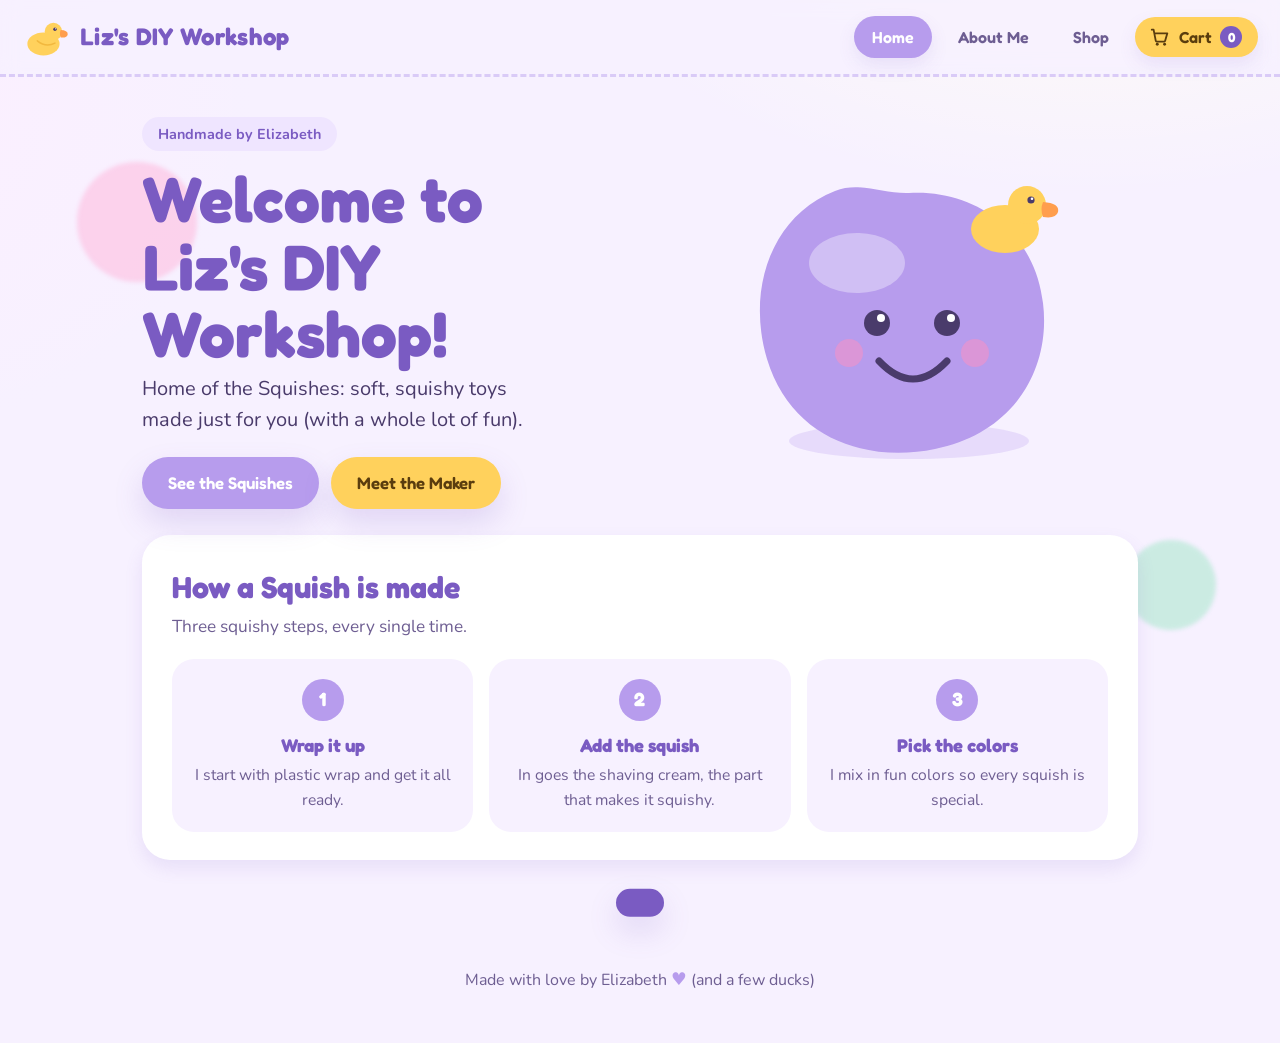
==== index.html @ 639af95b "Initial commit: Multi-page website for Liz's DIY Workshop - Created home, about, and shop pages with" ====
<!DOCTYPE html>
<html lang="en">
<head>
  <meta charset="utf-8">
  <meta name="viewport" content="width=device-width, initial-scale=1">
  <title>Liz's DIY Workshop - Home</title>
  <meta name="description" content="Welcome to Liz's DIY Workshop - Home of handmade squishy toys!">

  <!-- Google Fonts -->
  <link rel="preconnect" href="https://fonts.googleapis.com">
  <link rel="preconnect" href="https://fonts.gstatic.com" crossorigin>
  <link href="https://fonts.googleapis.com/css2?family=Fredoka:wght@400;500;600;700&family=Nunito:wght@400;600;700;800&display=swap" rel="stylesheet">

  <!-- Stylesheet -->
  <link rel="stylesheet" href="css/styles.css">
</head>
<body>
  <!-- Floating background decorations -->
  <div class="sky-dot a"></div>
  <div class="sky-dot b"></div>
  <div class="sky-dot c"></div>

  <!-- Navigation -->
  <header class="topbar">
    <a href="index.html" class="brand" aria-label="Go to home">
      <svg viewBox="0 0 120 120" aria-hidden="true">
        <ellipse cx="56" cy="78" rx="42" ry="30" fill="#FFD15C"/>
        <circle cx="82" cy="46" r="23" fill="#FFD15C"/>
        <path d="M101 42 q20 1 18 12 q-2 9 -18 7 q-4 -10 0 -19 z" fill="#FF9E4D"/>
        <circle cx="86" cy="40" r="4.5" fill="#4A3B6B"/>
        <circle cx="87.5" cy="38.5" r="1.6" fill="#fff"/>
        <path d="M40 70 q22 18 46 6" fill="none" stroke="#F2B83E" stroke-width="4" stroke-linecap="round"/>
      </svg>
      <span class="brand-name">Liz's DIY Workshop</span>
    </a>

    <div class="nav-wrap">
      <nav class="nav">
        <a href="index.html" class="nav-link current">Home</a>
        <a href="about.html" class="nav-link">About Me</a>
        <a href="shop.html" class="nav-link">Shop</a>
      </nav>
      <button class="cart-btn" onclick="openCart()" aria-label="Open your cart">
        <svg viewBox="0 0 24 24" fill="none" aria-hidden="true">
          <path d="M3 4h2l2.4 12.2a1 1 0 0 0 1 .8h8.2a1 1 0 0 0 1-.8L20 8H6.2" stroke="#5a3d0e" stroke-width="2" stroke-linecap="round" stroke-linejoin="round"/>
          <circle cx="9" cy="20" r="1.6" fill="#5a3d0e"/>
          <circle cx="17" cy="20" r="1.6" fill="#5a3d0e"/>
        </svg>
        <span>Cart</span>
        <span class="cart-count" id="cart-count">0</span>
      </button>
    </div>
  </header>

  <main>
    <!-- Hero Section -->
    <section class="hero" aria-label="Welcome">
      <div class="hero-words">
        <span class="hero-eyebrow">Handmade by Elizabeth</span>
        <h1>Welcome to <span class="wiggle">Liz's DIY Workshop!</span></h1>
        <p class="lead">Home of the Squishes: soft, squishy toys made just for you (with a whole lot of fun).</p>
        <div class="hero-buttons">
          <a href="shop.html" class="btn btn-main">See the Squishes</a>
          <a href="about.html" class="btn btn-sun">Meet the Maker</a>
        </div>
      </div>
      <div class="hero-art">
        <svg class="float" viewBox="0 0 360 320" aria-hidden="true">
          <ellipse cx="170" cy="288" rx="120" ry="18" fill="#B79CED" opacity="0.25"/>
          <path d="M170 40 C235 36 296 78 304 150 C312 215 276 280 196 296 C128 310 52 286 28 206 C8 140 30 64 96 38 C120 28 144 41 170 40 Z" fill="#B79CED"/>
          <ellipse cx="118" cy="110" rx="48" ry="30" fill="#fff" opacity="0.35"/>
          <circle cx="138" cy="170" r="13" fill="#4A3B6B"/>
          <circle cx="208" cy="170" r="13" fill="#4A3B6B"/>
          <circle cx="142" cy="165" r="4" fill="#fff"/>
          <circle cx="212" cy="165" r="4" fill="#fff"/>
          <circle cx="110" cy="200" r="14" fill="#FF8FC2" opacity="0.5"/>
          <circle cx="236" cy="200" r="14" fill="#FF8FC2" opacity="0.5"/>
          <path d="M140 208 Q174 244 208 208" fill="none" stroke="#4A3B6B" stroke-width="7" stroke-linecap="round"/>
          <g transform="translate(232 18)">
            <ellipse cx="34" cy="58" rx="34" ry="24" fill="#FFD15C"/>
            <circle cx="56" cy="34" r="19" fill="#FFD15C"/>
            <path d="M72 31 q17 1 15 10 q-2 7 -15 5 q-3 -8 0 -15 z" fill="#FF9E4D"/>
            <circle cx="60" cy="29" r="3.6" fill="#4A3B6B"/>
            <circle cx="61" cy="27.8" r="1.3" fill="#fff"/>
          </g>
        </svg>
      </div>
    </section>

    <!-- How It's Made -->
    <div class="panel">
      <h2 class="section-title">How a Squish is made</h2>
      <p class="section-sub">Three squishy steps, every single time.</p>
      <div class="steps">
        <div class="step">
          <div class="num">1</div>
          <h3>Wrap it up</h3>
          <p>I start with plastic wrap and get it all ready.</p>
        </div>
        <div class="step">
          <div class="num">2</div>
          <h3>Add the squish</h3>
          <p>In goes the shaving cream, the part that makes it squishy.</p>
        </div>
        <div class="step">
          <div class="num">3</div>
          <h3>Pick the colors</h3>
          <p>I mix in fun colors so every squish is special.</p>
        </div>
      </div>
    </div>
  </main>

  <footer>
    Made with love by Elizabeth <span class="heart">&#9829;</span> (and a few ducks)
  </footer>

  <!-- Cart Modal -->
  <div class="overlay" id="overlay" onclick="overlayClick(event)">
    <div class="modal" id="modal" role="dialog" aria-modal="true" aria-label="Your cart">
      <div class="modal-head">
        <h2 id="modal-title">Your Cart</h2>
        <button class="close-x" onclick="closeCart()" aria-label="Close cart">&times;</button>
      </div>
      <div id="modal-body"></div>
    </div>
  </div>

  <!-- Toast Notification -->
  <div class="toast" id="toast" role="status" aria-live="polite"></div>

  <!-- JavaScript -->
  <script src="js/script.js"></script>
</body>
</html>
---- css/styles.css ----
:root {
  --bg: #F7F1FF;
  --bg-2: #EFE5FF;
  --card: #FFFFFF;
  --purple: #B79CED;
  --purple-deep: #7A5BC2;
  --ink: #4A3B6B;
  --ink-soft: #6E5E92;
  --duck: #FFD15C;
  --duck-beak: #FF9E4D;
  --pink: #FFB3D9;
  --mint: #9FE6C6;
  --shadow: 0 14px 30px rgba(122, 91, 194, 0.18);
  --shadow-soft: 0 8px 18px rgba(122, 91, 194, 0.12);
  --line: #E7DBFB;
}

* {
  box-sizing: border-box;
}

html, body {
  margin: 0;
  padding: 0;
}

body {
  font-family: "Nunito", "Trebuchet MS", system-ui, sans-serif;
  color: var(--ink);
  background:
    radial-gradient(900px 500px at 85% -10%, #FFFDF4 0%, transparent 60%),
    radial-gradient(700px 600px at -10% 10%, #FCEFFF 0%, transparent 55%),
    var(--bg);
  min-height: 100vh;
  line-height: 1.55;
}

h1, h2, h3, .brand-name, .nav-link, .btn, .cart-btn, .price {
  font-family: "Fredoka", "Trebuchet MS", system-ui, sans-serif;
}

/* Floating background decorations */
.sky-dot {
  position: fixed;
  border-radius: 50%;
  filter: blur(2px);
  opacity: 0.5;
  z-index: 0;
  animation: drift 14s ease-in-out infinite;
}

.sky-dot.a {
  width: 120px;
  height: 120px;
  background: var(--pink);
  top: 18%;
  left: 6%;
}

.sky-dot.b {
  width: 90px;
  height: 90px;
  background: var(--mint);
  top: 60%;
  left: 88%;
  animation-delay: 2s;
}

.sky-dot.c {
  width: 70px;
  height: 70px;
  background: var(--duck);
  top: 80%;
  left: 14%;
  animation-delay: 4s;
}

@keyframes drift {
  0%, 100% { transform: translateY(0); }
  50% { transform: translateY(-22px); }
}

/* Top navigation bar */
.topbar {
  position: sticky;
  top: 0;
  z-index: 20;
  display: flex;
  align-items: center;
  justify-content: space-between;
  gap: 14px;
  flex-wrap: wrap;
  padding: 14px 22px;
  background: rgba(247, 241, 255, 0.82);
  backdrop-filter: blur(10px);
  border-bottom: 3px dashed rgba(183, 156, 237, 0.45);
}

.brand {
  display: flex;
  align-items: center;
  gap: 12px;
  cursor: pointer;
  border: none;
  background: none;
  padding: 0;
  text-decoration: none;
}

.brand svg {
  width: 46px;
  height: 46px;
  flex: none;
}

.brand-name {
  font-size: 1.5rem;
  font-weight: 700;
  color: var(--purple-deep);
  letter-spacing: 0.3px;
}

.nav-wrap {
  display: flex;
  align-items: center;
  gap: 8px;
  flex-wrap: wrap;
}

.nav {
  display: flex;
  gap: 8px;
  flex-wrap: wrap;
}

.nav-link {
  border: none;
  cursor: pointer;
  font-size: 1rem;
  font-weight: 600;
  color: var(--ink-soft);
  background: transparent;
  padding: 9px 18px;
  border-radius: 999px;
  transition: background 0.18s, color 0.18s, transform 0.12s;
  text-decoration: none;
  display: inline-block;
}

.nav-link:hover {
  background: var(--bg-2);
  transform: translateY(-1px);
}

.nav-link.current {
  background: var(--purple);
  color: #fff;
  box-shadow: var(--shadow-soft);
}

.nav-link:focus-visible, .cart-btn:focus-visible {
  outline: 3px solid var(--duck);
  outline-offset: 2px;
}

.cart-btn {
  position: relative;
  display: inline-flex;
  align-items: center;
  gap: 8px;
  border: none;
  cursor: pointer;
  font-size: 1rem;
  font-weight: 600;
  color: #5a3d0e;
  background: var(--duck);
  padding: 9px 16px 9px 14px;
  border-radius: 999px;
  box-shadow: var(--shadow-soft);
  transition: transform 0.12s, background 0.18s;
}

.cart-btn:hover {
  transform: translateY(-1px);
  background: #ffc23a;
}

.cart-btn svg {
  width: 22px;
  height: 22px;
}

.cart-count {
  min-width: 22px;
  height: 22px;
  padding: 0 6px;
  border-radius: 999px;
  background: var(--purple-deep);
  color: #fff;
  font-size: 0.82rem;
  font-weight: 700;
  display: inline-grid;
  place-items: center;
}

/* Main content area */
main {
  position: relative;
  z-index: 1;
  max-width: 1040px;
  margin: 0 auto;
  padding: 30px 22px 80px;
}

/* Buttons */
.btn {
  border: none;
  cursor: pointer;
  font-size: 1.05rem;
  font-weight: 600;
  padding: 13px 26px;
  border-radius: 999px;
  transition: transform 0.12s, box-shadow 0.18s, background 0.18s;
  text-decoration: none;
  display: inline-block;
}

.btn:active {
  transform: translateY(1px) scale(0.98);
}

.btn:focus-visible {
  outline: 3px solid var(--duck);
  outline-offset: 3px;
}

.btn-main {
  background: var(--purple);
  color: #fff;
  box-shadow: var(--shadow);
}

.btn-main:hover {
  background: var(--purple-deep);
  transform: translateY(-2px);
}

.btn-sun {
  background: var(--duck);
  color: #5a3d0e;
  box-shadow: var(--shadow);
}

.btn-sun:hover {
  background: #ffc23a;
  transform: translateY(-2px);
}

.btn-ghost {
  background: var(--bg-2);
  color: var(--purple-deep);
}

.btn-ghost:hover {
  background: #e3d4fb;
}

.btn-block {
  width: 100%;
}

/* Hero section */
.hero {
  display: grid;
  grid-template-columns: 1.1fr 0.9fr;
  gap: 24px;
  align-items: center;
  margin-top: 10px;
}

.hero-eyebrow {
  display: inline-block;
  background: var(--bg-2);
  color: var(--purple-deep);
  font-weight: 700;
  font-size: 0.9rem;
  padding: 6px 16px;
  border-radius: 999px;
  margin-bottom: 14px;
}

.hero h1 {
  font-size: clamp(2.4rem, 6.5vw, 4rem);
  margin: 0 0 6px;
  color: var(--purple-deep);
  line-height: 1.05;
}

.hero h1 .wiggle {
  display: inline-block;
  animation: wiggle 2.6s ease-in-out infinite;
}

@keyframes wiggle {
  0%, 100% { transform: rotate(-3deg); }
  50% { transform: rotate(3deg); }
}

.hero p.lead {
  font-size: 1.25rem;
  color: var(--ink);
  max-width: 32ch;
  margin: 0 0 22px;
}

.hero-buttons {
  display: flex;
  gap: 12px;
  flex-wrap: wrap;
}

.hero-art {
  display: flex;
  align-items: center;
  justify-content: center;
}

.hero-art .float {
  width: 100%;
  max-width: 360px;
  animation: bob 4s ease-in-out infinite;
}

@keyframes bob {
  0%, 100% { transform: translateY(0); }
  50% { transform: translateY(-16px); }
}

/* Panels */
.panel {
  background: var(--card);
  border-radius: 28px;
  padding: 28px 30px;
  box-shadow: var(--shadow-soft);
  margin-top: 26px;
}

.section-title {
  font-size: 1.9rem;
  color: var(--purple-deep);
  margin: 0 0 4px;
}

.section-sub {
  color: var(--ink-soft);
  margin: 0 0 18px;
  font-size: 1.08rem;
}

/* Steps */
.steps {
  display: grid;
  grid-template-columns: repeat(3, 1fr);
  gap: 16px;
}

.step {
  background: var(--bg);
  border-radius: 22px;
  padding: 20px;
  text-align: center;
}

.step .num {
  width: 42px;
  height: 42px;
  border-radius: 50%;
  margin: 0 auto 10px;
  display: grid;
  place-items: center;
  font-family: "Fredoka", sans-serif;
  font-weight: 700;
  background: var(--purple);
  color: #fff;
  font-size: 1.2rem;
}

.step h3 {
  margin: 0 0 4px;
  color: var(--purple-deep);
  font-size: 1.15rem;
}

.step p {
  margin: 0;
  color: var(--ink-soft);
  font-size: 0.98rem;
}

/* About page */
.about-grid {
  display: grid;
  grid-template-columns: 0.8fr 1.2fr;
  gap: 26px;
  align-items: center;
}

.about-art {
  display: flex;
  justify-content: center;
}

.about-art svg {
  width: 100%;
  max-width: 240px;
  animation: bob 4.5s ease-in-out infinite;
}

.about-text p {
  font-size: 1.12rem;
  margin: 0 0 14px;
}

.heart {
  color: var(--purple);
}

/* Shop grid */
.shop-grid {
  display: grid;
  grid-template-columns: repeat(auto-fill, minmax(220px, 1fr));
  gap: 22px;
}

.squish-card {
  background: var(--card);
  border-radius: 26px;
  padding: 18px 18px 22px;
  box-shadow: var(--shadow-soft);
  text-align: center;
  display: flex;
  flex-direction: column;
  align-items: center;
  transition: transform 0.18s, box-shadow 0.18s;
}

.squish-card:hover {
  transform: translateY(-5px);
  box-shadow: var(--shadow);
}

.squish-poke {
  border: none;
  background: none;
  cursor: pointer;
  padding: 0;
  margin: 0 0 6px;
  width: 150px;
  height: 150px;
}

.squish-poke svg {
  width: 100%;
  height: 100%;
  animation: bob 3.6s ease-in-out infinite;
}

.squish-poke:focus-visible {
  outline: 3px solid var(--duck);
  outline-offset: 4px;
  border-radius: 50%;
}

.squish-poke.squishing svg {
  animation: squish 0.45s ease;
}

@keyframes squish {
  0% { transform: scale(1, 1); }
  35% { transform: scale(1.18, 0.72); }
  65% { transform: scale(0.9, 1.12); }
  100% { transform: scale(1, 1); }
}

.squish-card h3 {
  margin: 4px 0 2px;
  font-size: 1.3rem;
  color: var(--purple-deep);
}

.squish-card .blurb {
  margin: 0 0 10px;
  color: var(--ink-soft);
  font-size: 0.98rem;
  min-height: 2.4em;
}

.price {
  font-weight: 700;
  font-size: 1.5rem;
  color: var(--ink);
  margin-bottom: 12px;
}

.poke-hint {
  font-size: 0.82rem;
  color: var(--purple);
  font-weight: 700;
  margin: 0 0 10px;
}

/* Forms */
.form-grid {
  display: grid;
  grid-template-columns: 1fr 1fr;
  gap: 14px 16px;
}

.field {
  display: flex;
  flex-direction: column;
  gap: 6px;
}

.field.wide {
  grid-column: 1 / -1;
}

.field label {
  font-weight: 700;
  color: var(--purple-deep);
  font-size: 0.95rem;
}

.field input, .field select, .field textarea {
  font-family: inherit;
  font-size: 1rem;
  color: var(--ink);
  padding: 11px 14px;
  border: 2px solid var(--line);
  border-radius: 14px;
  background: #fff;
  transition: border-color 0.16s, box-shadow 0.16s;
}

.field textarea {
  resize: vertical;
  min-height: 90px;
}

.field input:focus, .field select:focus, .field textarea:focus {
  outline: none;
  border-color: var(--purple);
  box-shadow: 0 0 0 4px rgba(183, 156, 237, 0.25);
}

.form-actions {
  margin-top: 18px;
  display: flex;
  gap: 12px;
  flex-wrap: wrap;
}

/* Cart modal */
.overlay {
  position: fixed;
  inset: 0;
  z-index: 60;
  background: rgba(74, 59, 107, 0.45);
  backdrop-filter: blur(3px);
  display: none;
  align-items: flex-start;
  justify-content: center;
  padding: 40px 16px;
  overflow-y: auto;
}

.overlay.open {
  display: flex;
}

.modal {
  background: var(--card);
  border-radius: 28px;
  box-shadow: var(--shadow);
  width: 100%;
  max-width: 560px;
  padding: 26px 26px 30px;
  animation: pop 0.3s ease both;
}

@keyframes pop {
  from {
    opacity: 0;
    transform: translateY(14px) scale(0.99);
  }
  to {
    opacity: 1;
    transform: none;
  }
}

.modal-head {
  display: flex;
  align-items: center;
  justify-content: space-between;
  margin-bottom: 6px;
}

.modal-head h2 {
  margin: 0;
  color: var(--purple-deep);
  font-size: 1.7rem;
}

.close-x {
  border: none;
  background: var(--bg-2);
  color: var(--purple-deep);
  width: 40px;
  height: 40px;
  border-radius: 50%;
  font-size: 1.3rem;
  cursor: pointer;
  line-height: 1;
}

.close-x:hover {
  background: #e3d4fb;
}

.close-x:focus-visible {
  outline: 3px solid var(--duck);
  outline-offset: 2px;
}

.cart-line {
  display: flex;
  align-items: center;
  gap: 12px;
  padding: 12px 0;
  border-bottom: 2px solid var(--line);
}

.cart-line .mini {
  width: 56px;
  height: 56px;
  flex: none;
}

.cart-line .mini svg {
  width: 100%;
  height: 100%;
}

.cart-line .info {
  flex: 1;
  min-width: 0;
}

.cart-line .info .nm {
  font-weight: 700;
  color: var(--purple-deep);
}

.cart-line .info .pr {
  color: var(--ink-soft);
  font-size: 0.95rem;
}

.qty {
  display: inline-flex;
  align-items: center;
  gap: 8px;
}

.qty button {
  width: 30px;
  height: 30px;
  border-radius: 50%;
  border: none;
  background: var(--bg-2);
  color: var(--purple-deep);
  font-size: 1.1rem;
  font-weight: 700;
  cursor: pointer;
}

.qty button:hover {
  background: #e3d4fb;
}

.qty span {
  min-width: 18px;
  text-align: center;
  font-weight: 700;
}

.line-remove {
  border: none;
  background: none;
  color: var(--pink);
  cursor: pointer;
  font-weight: 700;
  font-size: 0.85rem;
}

.cart-total {
  display: flex;
  justify-content: space-between;
  align-items: baseline;
  margin: 16px 0 4px;
  font-size: 1.3rem;
}

.cart-total .amt {
  font-family: "Fredoka", sans-serif;
  font-weight: 700;
  color: var(--purple-deep);
  font-size: 1.7rem;
}

.pretend-note {
  font-size: 0.85rem;
  color: var(--ink-soft);
  background: var(--bg);
  border-radius: 14px;
  padding: 10px 14px;
  margin: 14px 0;
  text-align: center;
}

.checkout-title {
  color: var(--purple-deep);
  font-size: 1.2rem;
  margin: 18px 0 10px;
}

.empty-cart {
  text-align: center;
  padding: 24px 10px;
  color: var(--ink-soft);
}

.empty-cart svg {
  width: 90px;
  height: 90px;
  opacity: 0.9;
  margin-bottom: 10px;
}

.success {
  text-align: center;
  padding: 14px 6px;
}

.success svg {
  width: 130px;
  height: 130px;
}

.success h2 {
  color: var(--purple-deep);
  margin: 8px 0 6px;
}

.success p {
  color: var(--ink);
  margin: 0 0 16px;
}

/* Toast notification */
.toast {
  position: fixed;
  left: 50%;
  bottom: 28px;
  transform: translate(-50%, 160%);
  background: var(--purple-deep);
  color: #fff;
  font-weight: 700;
  padding: 14px 24px;
  border-radius: 999px;
  box-shadow: var(--shadow);
  z-index: 80;
  transition: transform 0.35s ease;
  max-width: 90vw;
  text-align: center;
}

.toast.show {
  transform: translate(-50%, 0);
}

/* Footer */
footer {
  text-align: center;
  padding: 26px 20px 50px;
  color: var(--ink-soft);
  position: relative;
  z-index: 1;
}

footer .heart {
  font-size: 1.1rem;
}

/* Responsive design */
@media (max-width: 760px) {
  .hero {
    grid-template-columns: 1fr;
    text-align: center;
  }

  .hero p.lead {
    margin-left: auto;
    margin-right: auto;
  }

  .hero-buttons {
    justify-content: center;
  }

  .hero-art {
    order: -1;
  }

  .steps {
    grid-template-columns: 1fr;
  }

  .about-grid {
    grid-template-columns: 1fr;
    text-align: center;
  }

  .form-grid {
    grid-template-columns: 1fr;
  }

  .brand-name {
    font-size: 1.2rem;
  }
}

/* Reduce motion for accessibility */
@media (prefers-reduced-motion: reduce) {
  *, .float, .squish-poke svg, .sky-dot, .wiggle {
    animation: none !important;
  }

  .modal {
    animation: none;
  }
}
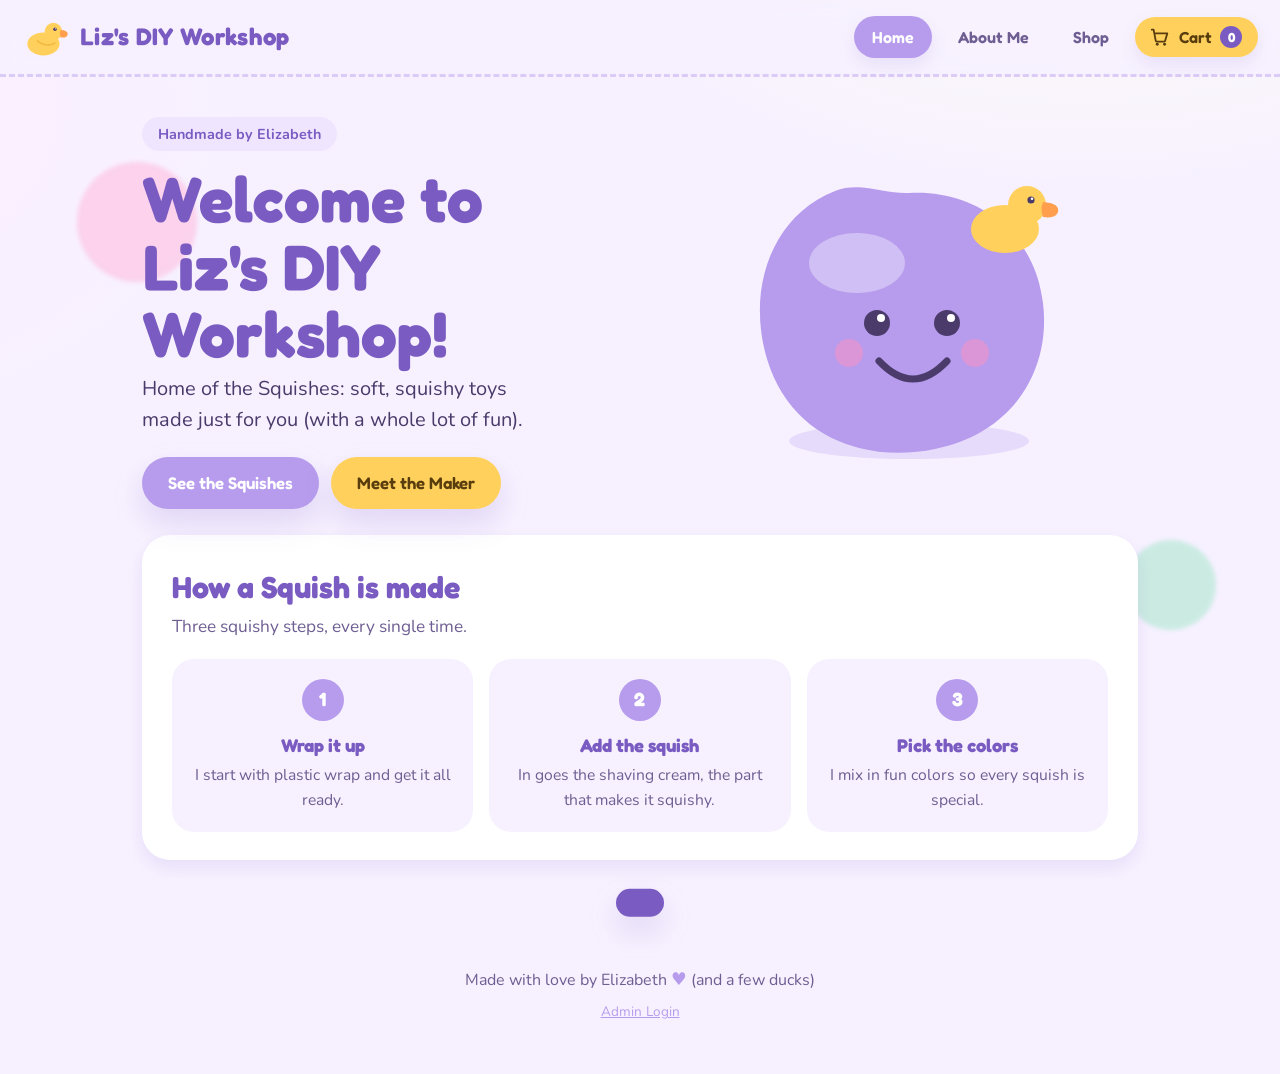
==== commit e4f1acc1: "Add admin panel feature with order management Features added: - Admin login page with username/passw" ====
--- a/index.html
+++ b/index.html
@@ -113,6 +113,8 @@
 
   <footer>
     Made with love by Elizabeth <span class="heart">&#9829;</span> (and a few ducks)
+    <br>
+    <a href="admin-login.html" style="color: var(--purple); font-size: 0.85rem; margin-top: 8px; display: inline-block;">Admin Login</a>
   </footer>
 
   <!-- Cart Modal -->
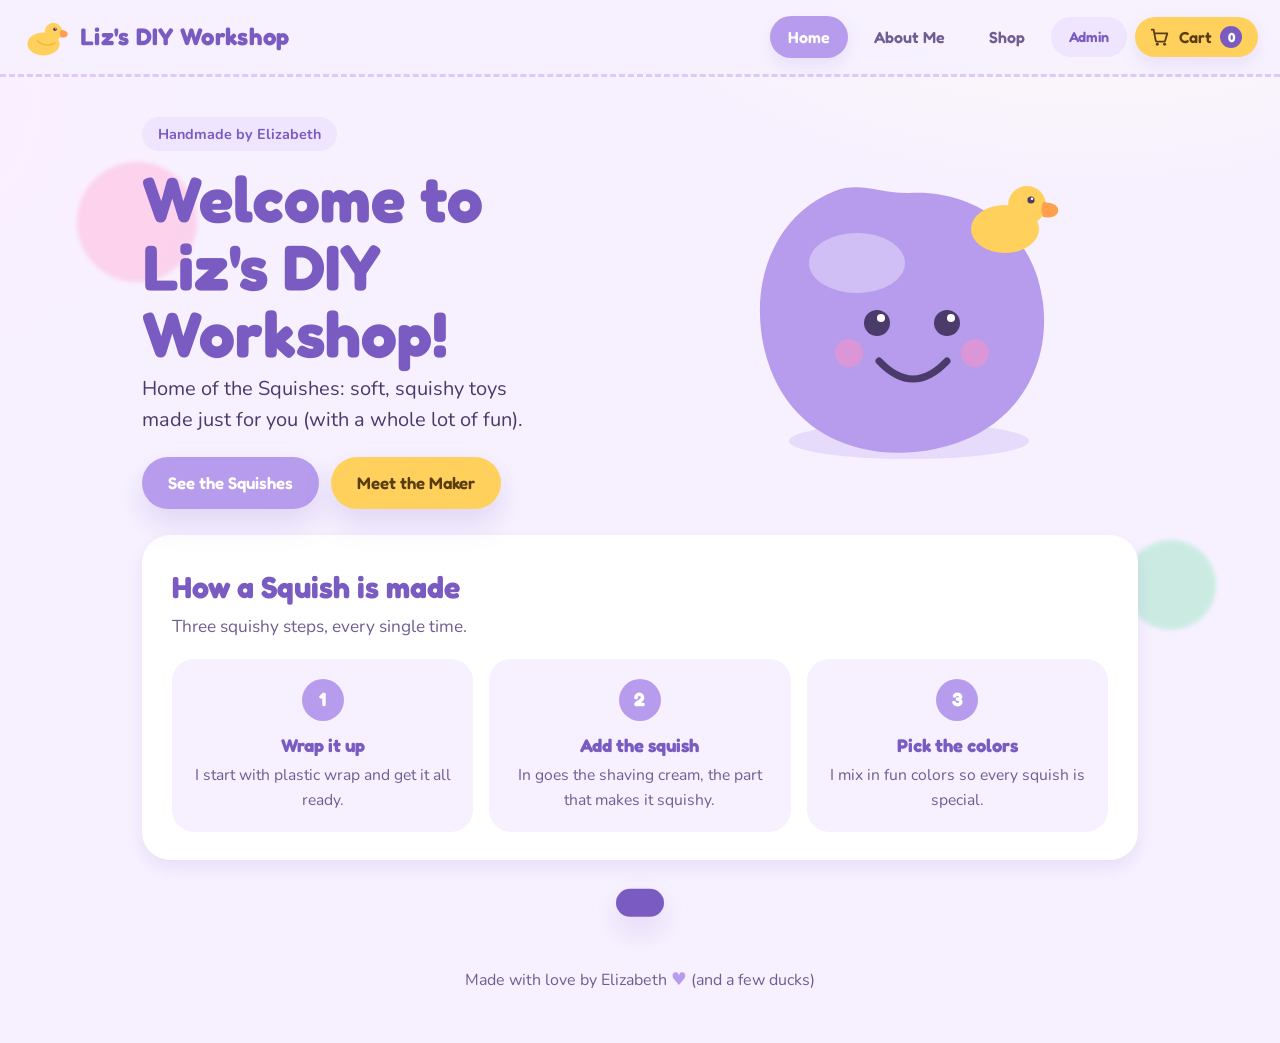
==== commit 21a2d7c6: "Improve admin UI: add header button and hide credentials UI improvements: - Added Admin button to he" ====
--- a/index.html
+++ b/index.html
@@ -40,6 +40,7 @@
         <a href="about.html" class="nav-link">About Me</a>
         <a href="shop.html" class="nav-link">Shop</a>
       </nav>
+      <a href="admin-login.html" class="btn btn-ghost" style="padding: 9px 18px; font-size: 0.9rem;">Admin</a>
       <button class="cart-btn" onclick="openCart()" aria-label="Open your cart">
         <svg viewBox="0 0 24 24" fill="none" aria-hidden="true">
           <path d="M3 4h2l2.4 12.2a1 1 0 0 0 1 .8h8.2a1 1 0 0 0 1-.8L20 8H6.2" stroke="#5a3d0e" stroke-width="2" stroke-linecap="round" stroke-linejoin="round"/>
@@ -113,8 +114,6 @@
 
   <footer>
     Made with love by Elizabeth <span class="heart">&#9829;</span> (and a few ducks)
-    <br>
-    <a href="admin-login.html" style="color: var(--purple); font-size: 0.85rem; margin-top: 8px; display: inline-block;">Admin Login</a>
   </footer>
 
   <!-- Cart Modal -->
